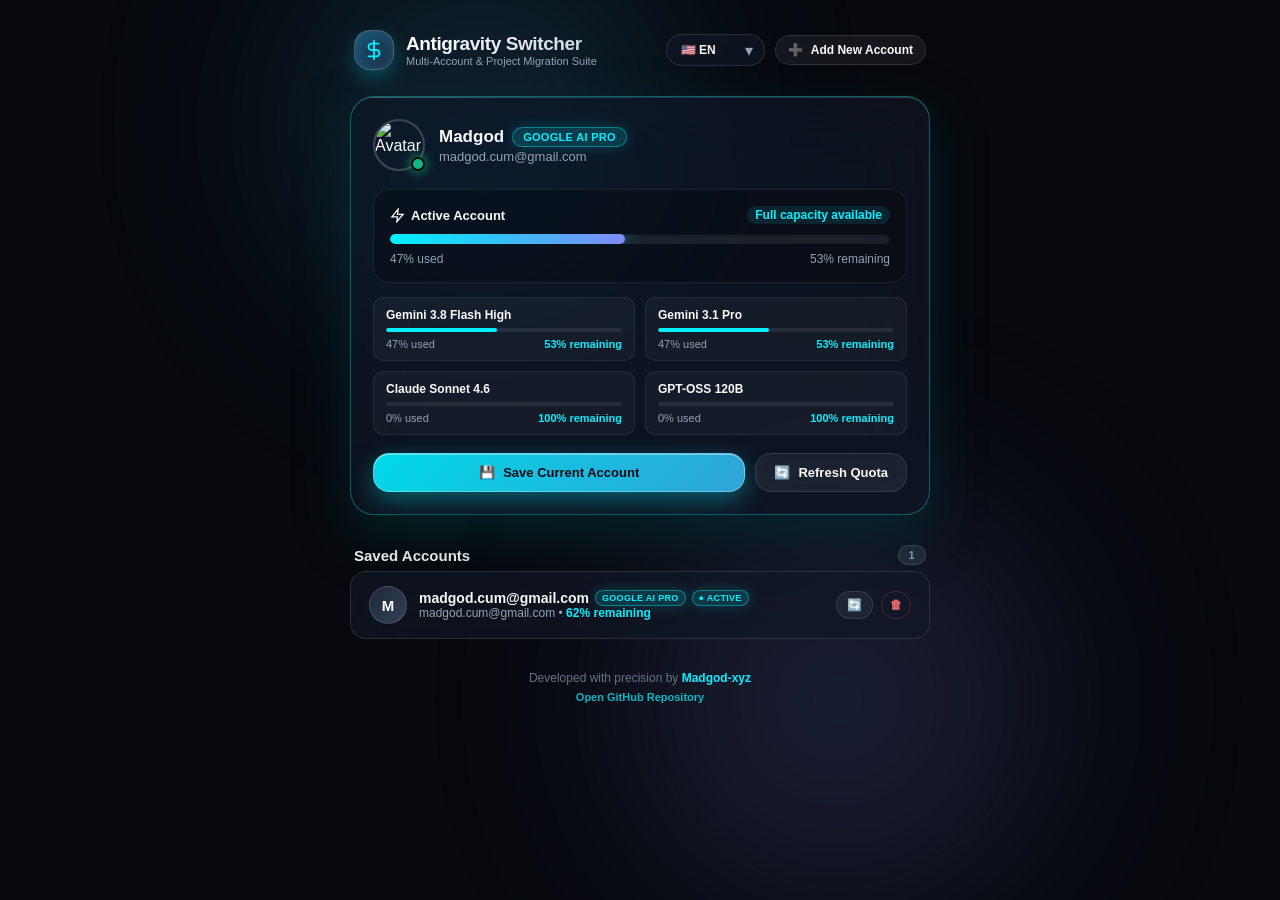
==== app/runtime_window.html @ f48c7973 "feat: embed native in-editor account switcher and migration suite directly inside Antigravity DOM" ====
﻿<!DOCTYPE html>
<html lang="en" dir="ltr">
<head>
  <meta charset="UTF-8">
  <meta name="viewport" content="width=device-width, initial-scale=1.0">
  <title>Antigravity Switcher & Migration Suite</title>
  <link rel="stylesheet" href="styles.css">
</head>
<body>

  <!-- Ambient Liquid Glows -->
  <div class="ambient-glow ambient-1"></div>
  <div class="ambient-glow ambient-2"></div>

  <div class="app-container">

    <!-- Header -->
    <header class="app-header">
      <div class="brand-capsule">
        <div class="logo-orb">
          <svg width="22" height="22" viewBox="0 0 24 24" fill="none" stroke="currentColor" stroke-width="2" stroke-linecap="round" stroke-linejoin="round">
            <path d="M12 2v20M17 5H9.5a3.5 3.5 0 0 0 0 7h5a3.5 3.5 0 0 1 0 7H6"/>
          </svg>
        </div>
        <div class="brand-text">
          <h1 data-i18n="appName">Antigravity Switcher</h1>
          <p data-i18n="appSubtitle">Multi-Account & Project Migration Suite</p>
        </div>
      </div>

      <div class="header-actions">
        <!-- Language Selector -->
        <div class="lang-select-wrap">
          <select id="langSelect" class="lang-select" onchange="changeLanguage(this.value)">
            <option value="en">🇺🇸 EN</option>
            <option value="fa">🇮🇷 فارسی</option>
            <option value="zh">🇨🇳 中文</option>
            <option value="es">🇪🇸 ES</option>
          </select>
          <span class="lang-chevron">▾</span>
        </div>

        <button class="btn btn-glass" onclick="logoutAndAddNew()" style="padding: 7px 12px; font-size: 12px;">
          <span>➕</span>
          <span data-i18n="addNewAccount">Add Account</span>
        </button>
      </div>
    </header>

    <!-- Hero: Active Account Card -->
    <section class="liquid-card active-card">
      <div class="active-card-top">
        <div class="user-profile">
          <div class="avatar-frame">
            <img id="userAvatar" class="avatar-img" src="" alt="Avatar" style="display:none;" />
            <div id="userAvatarPlaceholder" class="avatar-placeholder">A</div>
            <div class="pulse-dot" title="Active Session"></div>
          </div>
          <div class="user-meta">
            <h2>
              <span id="userName">Active Session</span>
              <span id="tierBadge" class="tier-badge pro">PRO</span>
            </h2>
            <p id="userEmail">Loading session...</p>
          </div>
        </div>
      </div>

      <!-- Live Quota Gauge -->
      <div class="quota-box">
        <div class="quota-box-header">
          <span class="quota-title">
            <svg width="15" height="15" viewBox="0 0 24 24" fill="none" stroke="currentColor" stroke-width="2">
              <path d="M13 2L3 14h9l-1 8 10-12h-9l1-8z"/>
            </svg>
            <span data-i18n="activeAccount">Active Quota</span>
          </span>
          <span id="quotaCountdown" class="quota-countdown">⏱ Resets in --</span>
        </div>

        <div class="liquid-progress-track">
          <div id="quotaProgressFill" class="liquid-progress-fill" style="width: 0%;"></div>
        </div>

        <div class="quota-box-footer">
          <span id="quotaUsedText">0% used</span>
          <span id="quotaRemainingText">100% remaining</span>
        </div>
      </div>

      <!-- Models Breakdown -->
      <div class="models-grid" id="modelsGrid">
        <!-- Injected via JavaScript -->
      </div>

      <!-- Hero Actions -->
      <div class="btn-group-hero">
        <button class="btn btn-primary" onclick="saveCurrentAccount()" style="flex:1;">
          <span>💾</span>
          <span data-i18n="saveCurrent">Save Current Account</span>
        </button>
        <button class="btn btn-glass" onclick="refreshLiveData()">
          <span>🔄</span>
          <span data-i18n="refreshQuota">Refresh</span>
        </button>
      </div>
    </section>

    <!-- Saved Accounts Section -->
    <section>
      <div class="section-head">
        <h3 data-i18n="savedAccounts">Saved Accounts</h3>
        <span id="accountsCountBadge" class="tier-badge free">0</span>
      </div>

      <div class="accounts-list" id="savedAccountsList">
        <!-- Dynamically injected account cards -->
      </div>
    </section>

    <!-- Footer -->
    <footer class="app-footer">
      <div>
        <span data-i18n="author">Developed with precision by</span>
        <a href="https://github.com/Madgod-xyz" target="_blank">Madgod-xyz</a>
      </div>
      <a href="https://github.com/Madgod-xyz/antigravity-account-switcher" target="_blank" data-i18n="githubNotice" style="font-size:11px; opacity:0.75;">
        ★ Star on GitHub
      </a>
    </footer>

  </div>

  <!-- Project & Chat Migration Modal (iOS Liquid Sheet) -->
  <div class="modal-overlay" id="migrationModal">
    <div class="modal-sheet">
      <div class="modal-header">
        <div>
          <h2 data-i18n="migrateTitle">Project & Chat Migration Hub</h2>
          <p data-i18n="migrateSubtitle" style="font-size:12px; color:var(--text-muted); margin-top:2px;">
            Transfer or clone agent conversations and brainstorm artifacts between accounts
          </p>
        </div>
        <button class="modal-close-btn" onclick="closeMigrationModal()">✕</button>
      </div>

      <div class="modal-body">

        <!-- Target Account Selection -->
        <div style="display:flex; flex-direction:column; gap:6px;">
          <label data-i18n="targetAccount" style="font-size:13px; font-weight:700;">Target Account</label>
          <select id="modalTargetAccountSelect" class="lang-select" style="width:100%; border-radius:var(--radius-md); padding:10px 14px;">
            <!-- Populated dynamically -->
          </select>
        </div>

        <!-- Transfer Mode -->
        <div style="display:flex; flex-direction:column; gap:8px;">
          <label data-i18n="migrationMode" style="font-size:13px; font-weight:700;">Transfer Mode</label>
          <div class="option-row">
            <div class="radio-card selected" id="modeCopyCard" onclick="selectMigrationMode('copy')">
              <span class="radio-card-title" data-i18n="modeCopy">Safe Copy (Keep in both)</span>
              <span class="radio-card-desc" data-i18n="modeCopyDesc">Duplicates conversations and artifacts so you can continue work with new quota.</span>
            </div>
            <div class="radio-card" id="modeCutCard" onclick="selectMigrationMode('move')">
              <span class="radio-card-title" data-i18n="modeCut">Cut & Move (Transfer)</span>
              <span class="radio-card-desc" data-i18n="modeCutDesc">Moves projects completely to target account, cleaning up source.</span>
            </div>
          </div>
        </div>

        <!-- Destination Structure -->
        <div style="display:flex; flex-direction:column; gap:8px;">
          <label data-i18n="structureMode" style="font-size:13px; font-weight:700;">Destination Layout</label>
          <div class="option-row">
            <div class="radio-card selected" id="structSeparateCard" onclick="selectStructureMode('separate')">
              <span class="radio-card-title" data-i18n="structSeparate">Separate Pages & Projects</span>
              <span class="radio-card-desc" data-i18n="structSeparateDesc">Keeps each conversation thread as an independent project.</span>
            </div>
            <div class="radio-card" id="structMergeCard" onclick="selectStructureMode('merge')">
              <span class="radio-card-title" data-i18n="structMerge">Merge into Single Project</span>
              <span class="radio-card-desc" data-i18n="structMergeDesc">Consolidates all selected conversations into a single timeline.</span>
            </div>
          </div>
        </div>

        <!-- Continuous Dual-Sync Toggle -->
        <div class="sync-toggle-card">
          <div style="display:flex; flex-direction:column; gap:3px;">
            <span class="radio-card-title" data-i18n="dualSyncTitle">Continuous Dual-Sync</span>
            <span class="radio-card-desc" data-i18n="dualSyncDesc">Keep AI agent updates synchronized automatically across both accounts.</span>
          </div>
          <label class="ios-switch">
            <input type="checkbox" id="dualSyncCheckbox">
            <span class="ios-slider"></span>
          </label>
        </div>

        <!-- Conversation Picker -->
        <div style="display:flex; flex-direction:column; gap:8px;">
          <div style="display:flex; justify-content:space-between; align-items:center;">
            <label data-i18n="selectConversations" style="font-size:13px; font-weight:700;">Select Conversations</label>
            <div style="display:flex; gap:8px;">
              <button class="btn-glass" onclick="toggleSelectAllConversations(true)" style="padding:4px 8px; font-size:11px;" data-i18n="selectAll">Select All</button>
              <button class="btn-glass" onclick="toggleSelectAllConversations(false)" style="padding:4px 8px; font-size:11px;" data-i18n="deselectAll">Deselect</button>
            </div>
          </div>
          <input type="text" id="convSearchInput" class="lang-select" style="width:100%; border-radius:var(--radius-sm); padding:8px 12px; margin-bottom:4px;" placeholder="Search conversations or projects..." oninput="filterConversations(this.value)" />

          <div class="conv-picker" id="conversationPickerList">
            <!-- Populated dynamically with checkboxes -->
          </div>
        </div>

      </div>

      <div class="modal-footer">
        <button class="btn btn-glass" onclick="closeMigrationModal()" data-i18n="cancel">Cancel</button>
        <button class="btn btn-primary" id="startMigrationBtn" onclick="executeMigration()">
          <span>🚀</span>
          <span data-i18n="startMigration">Start Smart Migration</span>
        </button>
      </div>
    </div>
  </div>

  <script>
window.INITIAL_PAYLOAD = { activeAccount: {
  "email": "madgod.cum@gmail.com",
  "name": "Madgod",
  "avatar": "https://lh3.googleusercontent.com/a/ACg8ocKL_c03MxCossmd802Ci3aMxOH1oka7dLjgyC_xM0FnDA48xlA=s96-c",
  "tier": "Google AI Pro",
  "tier_code": "pro",
  "session": {
    "name": "Gemini 3.8 Flash High",
    "used_pct": 47.0,
    "remaining_pct": 53.0,
    "resets_in": "28 min",
    "reset_time": "07:27 PM",
    "reset_secs": 1722,
    "reset_iso": "2026-09-10T15:57:38Z"
  },
  "pools": [
    {
      "name": "Gemini 3.8 Flash High",
      "used_pct": 47.0,
      "remaining_pct": 53.0,
      "resets_in": "28 min",
      "reset_time": "07:27 PM",
      "reset_secs": 1722,
      "reset_iso": "2026-09-10T15:57:38Z"
    },
    {
      "name": "Gemini 3.1 Pro",
      "used_pct": 47.0,
      "remaining_pct": 53.0,
      "resets_in": "28 min",
      "reset_time": "07:27 PM",
      "reset_secs": 1722,
      "reset_iso": "2026-09-10T15:57:38Z"
    },
    {
      "name": "Claude Sonnet 4.6",
      "used_pct": 0.0,
      "remaining_pct": 100,
      "resets_in": "4 hr 59 min",
      "reset_time": "11:58 PM",
      "reset_secs": 17989,
      "reset_iso": "2026-09-10T20:28:45Z"
    },
    {
      "name": "GPT-OSS 120B",
      "used_pct": 0.0,
      "remaining_pct": 100,
      "resets_in": "4 hr 59 min",
      "reset_time": "11:58 PM",
      "reset_secs": 17989,
      "reset_iso": "2026-09-10T20:28:45Z"
    }
  ]
}, savedAccounts: {
    "madgod.cum@gmail.com":  {
                                 "label":  "madgod.cum@gmail.com",
                                 "email":  "madgod.cum@gmail.com",
                                 "tier":  "Google AI Pro",
                                 "tier_code":  "pro",
                                 "remaining_pct":  62.0,
                                 "token_file":  "C:\\Users\\gerap\\.gemini\\accounts\\madgod.cum@gmail.com.token",
                                 "saved_at":  "2026-09-10 18:39:56"
                             }
} };
window.INITIAL_CONVERSATIONS = [
  {
    "id": "ceadd078-8357-4148-8f8a-6a74b45be8f4",
    "title": "╪ذ╪│█î╪د╪▒ ╪«╪ذ ┘╛╪▒┘ê┌ء┘ç ╪▒┘ê ┌ر╪د┘à┘ ┘à╪╖╪د┘╪╣┘ç ┘ê ╪ذ╪▒╪▒╪│█î ┌ر┘ ┘╪د█î┘ ┘ç┘╪»╪ت┘ ┘ç┘à ╪»╪د╪▒█î┘à ┌ر┘ç ┌ر╪د┘à┘ ┘à╪ز┘ê╪ش┘ç ...",
    "last_modified": "2026-09-10 18:58",
    "timestamp": 1789054111.8825133,
    "size_kb": 40680.0,
    "has_brain": true
  },
  {
    "id": "757ccce5-e2a0-409f-bcb7-0271ec5a39ec",
    "title": "https://github.com/m4tinbeigi-official/antigravity-account-switcher",
    "last_modified": "2026-09-10 18:57",
    "timestamp": 1789054063.9752634,
    "size_kb": 4428.0,
    "has_brain": true
  },
  {
    "id": "a27616fb-42b0-4608-92bf-ffbb99a74c79",
    "title": "╪د┌»┘ç ╪د╪▓ ╪╖╪▒█î┘é ┌»┘ê╪┤█î ┘à┘ê╪ذ╪ز╪د█î┘┘à ┌ر┘ç ╪ذ╪╡┘ê╪▒╪ز ╪▒█î┘à┘ê╪ز ┌ر┘╪ز╪▒┘╪ز ┌ر┘┘à ┘ê ╪»╪│╪ز┘ê╪▒ ╪ذ╪»┘à ╪د█î┘ ╪│█î╪│╪ز┘à ╪▒...",
    "last_modified": "2026-09-10 18:29",
    "timestamp": 1789052363.905552,
    "size_kb": 284.0,
    "has_brain": true
  },
  {
    "id": "0aaa7388-ad4a-44c6-b53d-36f9bb42d7a5",
    "title": "╪«╪ذ ╪ذ╪ذ█î┘ ╪ز┘ê ┘ç┘à █î┌ر ╪د█î╪ش┘╪ز ┘ç┘ê╪┤ ┘à╪╡┘┘ê╪╣█î ┘ç╪│╪ز█î ┘ê ┌ر╪د╪▒╪ز ┘é╪▒╪د╪▒┘ç ╪د█î┘ ╪ذ╪د╪┤┘ç ╪ذ╪╣┘┘ê╪د┘ █î┘ç ┘à╪│╪خ┘ê...",
    "last_modified": "2026-09-10 15:06",
    "timestamp": 1789040182.9145477,
    "size_kb": 8092.0,
    "has_brain": true
  },
  {
    "id": "d97e15af-75ee-49ba-a88e-609c5fe45ad7",
    "title": "╪«╪ذ ╪ذ╪ذ█î┘ ╪ز┘ê █î┌ر ╪د█î╪ش┘╪ز ┘ç┘ê╪┤ ┘à╪╡┘┘ê╪╣█î ┘ç╪│╪ز█î ┌ر┘ç ┘é╪▒╪د╪▒┘ç ┘ç╪▒ ╪▒┘ê╪▓ ┘à╪ص╪╡┘ê┘╪د╪ز ┘ê ┘à╪ص╪ز┘ê█î╪د╪ز ╪│╪خ┘ê╪î ...",
    "last_modified": "2026-09-10 15:01",
    "timestamp": 1789039867.3907633,
    "size_kb": 6152.0,
    "has_brain": true
  },
  {
    "id": "b6fbe583-446f-4cb6-809d-604d411436e0",
    "title": "Search and investigate Google Gemini API documentation, free tier limits (R...",
    "last_modified": "2026-09-10 13:47",
    "timestamp": 1789035451.147045,
    "size_kb": 172.0,
    "has_brain": true
  },
  {
    "id": "8a21b63e-63a1-441a-8ce1-bee50e886ac8",
    "title": "╪ذ╪ذ█î┘ ┘à╪د █î┘ç ╪│╪د█î╪ز ┘ê╪▒╪»┘╛╪▒╪│█î ╪»╪د╪▒█î┘à",
    "last_modified": "2026-09-09 17:48",
    "timestamp": 1788963539.3009906,
    "size_kb": 21900.0,
    "has_brain": true
  },
  {
    "id": "7edb9750-4840-4fff-bfcd-542a4f656f2a",
    "title": "╪د┘╪▓┘ê┘┘ç ╪د█î ┌ر┘ç ╪ذ╪▒╪د█î ┌»┘ê┌»┘ ┌»╪▒┘ê█î╪ز█î ╪│╪د╪«╪ز█î┘à ╪▒┘ê ┘à█î╪»┘ê┘█î ╪ز╪د ┌ر╪ش╪د ┘╛█î╪┤ ╪▒┘╪ز█î┘à╪ا",
    "last_modified": "2026-09-09 15:54",
    "timestamp": 1788956694.2686129,
    "size_kb": 1168.0,
    "has_brain": true
  },
  {
    "id": "033ff8eb-2d06-40a0-afa6-b98290ba9e6c",
    "title": "█î┘ç ┘┘ê┘╪»╪▒ ╪ش╪»█î╪» ╪ذ╪│╪د╪▓ ╪د╪│┘à╪┤┘à ╪ذ╪▓╪د╪▒ samansa SEO Agent",
    "last_modified": "2026-09-09 15:49",
    "timestamp": 1788956394.2758017,
    "size_kb": 1048.0,
    "has_brain": true
  },
  {
    "id": "318b5ba9-8040-41d9-b407-d7eb5f0b97a3",
    "title": "┘╛╪▒┘ê┌ء┘ç Antigravity Quota Monitor",
    "last_modified": "2026-09-09 15:46",
    "timestamp": 1788956186.2775621,
    "size_kb": 26592.0,
    "has_brain": true
  },
  {
    "id": "2a7b4d65-0ec9-4efa-a998-208ef4211e61",
    "title": "SAMANSA ظ¤ GEMINI 3.8 FLASH HANDOFF",
    "last_modified": "2026-09-09 00:57",
    "timestamp": 1788902854.5805142,
    "size_kb": 22732.0,
    "has_brain": true
  },
  {
    "id": "300ca6a2-2ae9-4578-b69a-b1561e8e10d6",
    "title": "╪ذ╪ذ█î┘ ╪د█î┘ ╪▒╪ذ╪د╪ز ╪ز┘┌»╪▒╪د┘à█î ┘à╪د╪│╪ز ┌ر┘ç ╪ز┘ê╪┤ ┘é█î┘à╪ز ┘ç╪د█î ┌ر╪د┘╪د┘ ╪ز┘┌»╪▒╪د┘à┘à┘ê┘ ╪د┘╛╪»█î╪ز ┘à█î╪┤┘ç ╪ص╪د┘╪د ...",
    "last_modified": "2026-09-08 18:38",
    "timestamp": 1788880113.291441,
    "size_kb": 9356.0,
    "has_brain": true
  },
  {
    "id": "02dec554-eccc-459d-97ac-7d2fab30d3ca",
    "title": "┘à█î╪ز┘ê┘█î ┌ر╪▒┘ê┘à ┘à┘ ╪▒┘ê ╪ذ╪د╪▓ ┌ر┘█î ┘ê ╪ز┘ê ╪│╪د█î╪ز╪د█î█î ┌ر┘ç ┘à█î┌»┘à ╪ذ╪▒█î ┘ê ┘à╪╖╪ز╪د┘╪ذ┘ê ╪ذ╪«┘ê┘█î",
    "last_modified": "2026-09-08 14:33",
    "timestamp": 1788865391.2903016,
    "size_kb": 712.0,
    "has_brain": true
  },
  {
    "id": "4c2ad50e-9233-4035-8523-5baa91d2a697",
    "title": "SanitizedConversationTitle",
    "last_modified": "2026-09-07 12:48",
    "timestamp": 1788772689.7188826,
    "size_kb": 704.0,
    "has_brain": true
  },
  {
    "id": "7c0a145e-1d11-4ce6-ad11-842161ccd13c",
    "title": "Conversation 7c0a145e",
    "last_modified": "2026-09-06 15:14",
    "timestamp": 1788695090.3210523,
    "size_kb": 48.0,
    "has_brain": true
  },
  {
    "id": "c3fe1eee-949a-4382-a27b-9a4e248ca89a",
    "title": "hi",
    "last_modified": "2026-09-05 15:07",
    "timestamp": 1788608275.6241326,
    "size_kb": 372.0,
    "has_brain": true
  }
];
</script>
  <!-- Scripts -->
  <script src="i18n.js"></script>
  <script src="app.js"></script>
</body>
</html>
---- app/styles.css ----
/* ==========================================================================
   Antigravity Switcher & Migration Suite - iOS Liquid Glass Stylesheet
   Designed with Apple Liquid Glassmorphism, Specular Borders & Spring Physics
   Author: Madgod-xyz (https://github.com/Madgod-xyz/antigravity-account-switcher)
   ========================================================================== */

@import url('https://fonts.googleapis.com/css2?family=Vazirmatn:wght@300;400;500;600;700;800&family=Plus+Jakarta+Sans:wght@400;500;600;700;800&display=swap');

:root {
  --bg-primary: #07090e;
  --bg-secondary: #0d121d;
  
  /* Liquid Glass Panels */
  --glass-surface: rgba(18, 24, 38, 0.65);
  --glass-surface-hover: rgba(26, 35, 56, 0.78);
  --glass-surface-active: rgba(33, 44, 70, 0.85);
  --glass-border: rgba(255, 255, 255, 0.12);
  --glass-border-hover: rgba(255, 255, 255, 0.24);
  --glass-specular: linear-gradient(135deg, rgba(255, 255, 255, 0.22) 0%, rgba(255, 255, 255, 0.03) 50%, rgba(255, 255, 255, 0.08) 100%);
  --glass-shadow: 0 20px 50px rgba(0, 0, 0, 0.5), 0 1px 0 rgba(255, 255, 255, 0.1) inset;
  
  /* Brand Accents */
  --accent-cyan: #00f0ff;
  --accent-blue: #38bdf8;
  --accent-indigo: #818cf8;
  --accent-purple: #c084fc;
  --accent-emerald: #10b981;
  --accent-amber: #f59e0b;
  --accent-rose: #f43f5e;
  
  /* Tier Colors */
  --tier-pro: #00f0ff;
  --tier-ultra: #b388ff;
  --tier-enterprise: #f59e0b;
  --tier-free: #94a3b8;
  
  /* Typography */
  --text-main: #f8fafc;
  --text-muted: #94a3b8;
  --text-dim: #64748b;
  
  /* Radius */
  --radius-sm: 10px;
  --radius-md: 16px;
  --radius-lg: 24px;
  --radius-pill: 9999px;
  
  /* Transitions */
  --spring: cubic-bezier(0.16, 1, 0.3, 1);
  --spring-bounce: cubic-bezier(0.34, 1.56, 0.64, 1);
}

* {
  box-sizing: border-box;
  margin: 0;
  padding: 0;
  -webkit-font-smoothing: antialiased;
  -moz-osx-font-smoothing: grayscale;
}

body {
  background: var(--bg-primary);
  color: var(--text-main);
  font-family: 'Plus Jakarta Sans', -apple-system, BlinkMacSystemFont, 'Segoe UI', Roboto, sans-serif;
  min-height: 100vh;
  overflow-x: hidden;
  position: relative;
  display: flex;
  flex-direction: column;
  align-items: center;
  user-select: none;
  padding: 24px 16px 40px;
}

html[dir="rtl"] body {
  font-family: 'Vazirmatn', -apple-system, BlinkMacSystemFont, 'Segoe UI', Roboto, sans-serif;
}

/* Ambient Radial Glows */
.ambient-glow {
  position: fixed;
  border-radius: 50%;
  filter: blur(120px);
  pointer-events: none;
  z-index: 0;
  opacity: 0.35;
}

.ambient-1 {
  top: -100px;
  left: 20%;
  width: 450px;
  height: 450px;
  background: radial-gradient(circle, #38bdf8 0%, rgba(56, 189, 248, 0) 70%);
}

.ambient-2 {
  bottom: -50px;
  right: 15%;
  width: 500px;
  height: 500px;
  background: radial-gradient(circle, #818cf8 0%, rgba(129, 140, 248, 0) 70%);
}

/* App Container */
.app-container {
  width: 100%;
  max-width: 580px;
  position: relative;
  z-index: 1;
  display: flex;
  flex-direction: column;
  gap: 20px;
}

/* Header */
.app-header {
  display: flex;
  justify-content: space-between;
  align-items: center;
  padding: 6px 4px;
}

.brand-capsule {
  display: flex;
  align-items: center;
  gap: 12px;
}

.logo-orb {
  width: 40px;
  height: 40px;
  border-radius: var(--radius-md);
  background: linear-gradient(135deg, rgba(56, 189, 248, 0.35), rgba(129, 140, 248, 0.15));
  border: 1px solid rgba(255, 255, 255, 0.2);
  display: flex;
  align-items: center;
  justify-content: center;
  box-shadow: 0 8px 20px rgba(0, 240, 255, 0.25), 0 0 15px rgba(56, 189, 248, 0.2) inset;
  backdrop-filter: blur(16px);
  -webkit-backdrop-filter: blur(16px);
  color: var(--accent-cyan);
}

.brand-text h1 {
  font-size: 19px;
  font-weight: 800;
  letter-spacing: -0.4px;
  background: linear-gradient(135deg, #ffffff 0%, #cbd5e1 100%);
  -webkit-background-clip: text;
  -webkit-text-fill-color: transparent;
}

.brand-text p {
  font-size: 11px;
  color: var(--text-muted);
  font-weight: 500;
}

.header-actions {
  display: flex;
  align-items: center;
  gap: 10px;
}

/* Language Selector Pill */
.lang-select-wrap {
  position: relative;
}

.lang-select {
  background: var(--glass-surface);
  border: 1px solid var(--glass-border);
  color: var(--text-main);
  padding: 8px 14px;
  border-radius: var(--radius-pill);
  font-size: 12px;
  font-weight: 600;
  backdrop-filter: blur(20px);
  -webkit-backdrop-filter: blur(20px);
  cursor: pointer;
  outline: none;
  transition: all 0.2s var(--spring);
  appearance: none;
  -webkit-appearance: none;
  padding-right: 28px;
}

html[dir="rtl"] .lang-select {
  padding-right: 14px;
  padding-left: 28px;
}

.lang-select:hover {
  background: var(--glass-surface-hover);
  border-color: var(--glass-border-hover);
}

.lang-chevron {
  position: absolute;
  right: 12px;
  top: 50%;
  transform: translateY(-50%);
  pointer-events: none;
  color: var(--text-muted);
}

html[dir="rtl"] .lang-chevron {
  right: auto;
  left: 12px;
}

/* Liquid Glass Cards */
.liquid-card {
  background: var(--glass-surface);
  border: 1px solid var(--glass-border);
  border-radius: var(--radius-lg);
  padding: 22px;
  backdrop-filter: blur(40px) saturate(180%);
  -webkit-backdrop-filter: blur(40px) saturate(180%);
  box-shadow: var(--glass-shadow);
  position: relative;
  overflow: hidden;
  transition: all 0.35s var(--spring);
}

.liquid-card::before {
  content: '';
  position: absolute;
  top: 0;
  left: 0;
  right: 0;
  height: 1px;
  background: var(--glass-specular);
  pointer-events: none;
}

/* Hero Active Account Card */
.active-card {
  border-color: rgba(0, 240, 255, 0.35);
  box-shadow: 0 20px 50px rgba(0, 240, 255, 0.12), var(--glass-shadow);
}

.active-card-top {
  display: flex;
  justify-content: space-between;
  align-items: flex-start;
  margin-bottom: 18px;
}

.user-profile {
  display: flex;
  align-items: center;
  gap: 14px;
}

.avatar-frame {
  position: relative;
  width: 52px;
  height: 52px;
}

.avatar-img {
  width: 100%;
  height: 100%;
  border-radius: 50%;
  object-fit: cover;
  border: 2px solid rgba(255, 255, 255, 0.2);
}

.avatar-placeholder {
  width: 100%;
  height: 100%;
  border-radius: 50%;
  background: linear-gradient(135deg, #0284c7, #6366f1);
  display: flex;
  align-items: center;
  justify-content: center;
  font-weight: 800;
  font-size: 20px;
  color: #fff;
  border: 2px solid rgba(255, 255, 255, 0.2);
}

.pulse-dot {
  position: absolute;
  bottom: 0;
  right: 0;
  width: 14px;
  height: 14px;
  border-radius: 50%;
  background: var(--accent-emerald);
  border: 2px solid var(--bg-primary);
  box-shadow: 0 0 12px var(--accent-emerald);
  animation: pulse-ring 2s infinite;
}

html[dir="rtl"] .pulse-dot {
  right: auto;
  left: 0;
}

@keyframes pulse-ring {
  0% { transform: scale(0.95); box-shadow: 0 0 0 0 rgba(16, 185, 129, 0.7); }
  70% { transform: scale(1); box-shadow: 0 0 0 8px rgba(16, 185, 129, 0); }
  100% { transform: scale(0.95); box-shadow: 0 0 0 0 rgba(16, 185, 129, 0); }
}

.user-meta h2 {
  font-size: 17px;
  font-weight: 700;
  display: flex;
  align-items: center;
  gap: 8px;
}

.user-meta p {
  font-size: 13px;
  color: var(--text-muted);
  margin-top: 2px;
}

/* Tier Badges */
.tier-badge {
  display: inline-flex;
  align-items: center;
  gap: 4px;
  padding: 3px 10px;
  border-radius: var(--radius-pill);
  font-size: 11px;
  font-weight: 700;
  letter-spacing: 0.3px;
  text-transform: uppercase;
}

.tier-badge.pro {
  background: rgba(0, 240, 255, 0.16);
  color: var(--accent-cyan);
  border: 1px solid rgba(0, 240, 255, 0.4);
  box-shadow: 0 0 14px rgba(0, 240, 255, 0.2);
}

.tier-badge.ultra {
  background: rgba(179, 136, 255, 0.18);
  color: var(--tier-ultra);
  border: 1px solid rgba(179, 136, 255, 0.4);
  box-shadow: 0 0 14px rgba(179, 136, 255, 0.2);
}

.tier-badge.enterprise {
  background: rgba(245, 158, 11, 0.18);
  color: var(--accent-amber);
  border: 1px solid rgba(245, 158, 11, 0.4);
}

.tier-badge.free {
  background: rgba(148, 163, 184, 0.15);
  color: var(--tier-free);
  border: 1px solid rgba(148, 163, 184, 0.25);
}

/* Quota Gauge Section */
.quota-box {
  background: rgba(0, 0, 0, 0.25);
  border: 1px solid rgba(255, 255, 255, 0.08);
  border-radius: var(--radius-md);
  padding: 16px;
  margin-top: 10px;
}

.quota-box-header {
  display: flex;
  justify-content: space-between;
  align-items: center;
  font-size: 13px;
  margin-bottom: 10px;
}

.quota-title {
  font-weight: 600;
  color: var(--text-main);
  display: flex;
  align-items: center;
  gap: 6px;
}

.quota-countdown {
  font-size: 12px;
  color: var(--accent-cyan);
  font-weight: 600;
  background: rgba(0, 240, 255, 0.1);
  padding: 2px 8px;
  border-radius: var(--radius-pill);
}

/* Liquid Progress Bar */
.liquid-progress-track {
  width: 100%;
  height: 10px;
  background: rgba(255, 255, 255, 0.08);
  border-radius: var(--radius-pill);
  overflow: hidden;
  position: relative;
  box-shadow: 0 1px 2px rgba(0, 0, 0, 0.5) inset;
}

.liquid-progress-fill {
  height: 100%;
  border-radius: var(--radius-pill);
  background: linear-gradient(90deg, #00f0ff, #38bdf8, #818cf8);
  box-shadow: 0 0 16px rgba(0, 240, 255, 0.6);
  transition: width 0.8s var(--spring);
  position: relative;
}

.liquid-progress-fill.warning {
  background: linear-gradient(90deg, #f59e0b, #fbbf24);
  box-shadow: 0 0 16px rgba(245, 158, 11, 0.6);
}

.liquid-progress-fill.critical {
  background: linear-gradient(90deg, #ef4444, #f87171);
  box-shadow: 0 0 16px rgba(239, 68, 68, 0.6);
}

.quota-box-footer {
  display: flex;
  justify-content: space-between;
  font-size: 12px;
  color: var(--text-muted);
  margin-top: 8px;
  font-weight: 500;
}

/* Model Quota Grid */
.models-grid {
  display: grid;
  grid-template-columns: repeat(2, 1fr);
  gap: 10px;
  margin-top: 14px;
}

.model-chip {
  background: rgba(255, 255, 255, 0.04);
  border: 1px solid rgba(255, 255, 255, 0.07);
  border-radius: var(--radius-sm);
  padding: 10px 12px;
  display: flex;
  flex-direction: column;
  gap: 6px;
}

.model-chip-name {
  font-size: 12px;
  font-weight: 600;
  color: var(--text-main);
  white-space: nowrap;
  overflow: hidden;
  text-overflow: ellipsis;
}

.model-chip-status {
  display: flex;
  justify-content: space-between;
  font-size: 11px;
}

.model-bar {
  height: 4px;
  background: rgba(255, 255, 255, 0.08);
  border-radius: 4px;
  overflow: hidden;
}

.model-bar-fill {
  height: 100%;
  background: var(--accent-cyan);
  border-radius: 4px;
  transition: width 0.6s var(--spring);
}

/* Action Buttons */
.btn-group-hero {
  display: flex;
  gap: 10px;
  margin-top: 18px;
}

.btn {
  display: inline-flex;
  align-items: center;
  justify-content: center;
  gap: 8px;
  padding: 11px 18px;
  border-radius: var(--radius-md);
  font-size: 13px;
  font-weight: 600;
  cursor: pointer;
  outline: none;
  transition: all 0.25s var(--spring);
  border: 1px solid transparent;
}

.btn:active {
  transform: scale(0.97);
}

.btn-primary {
  background: linear-gradient(135deg, rgba(0, 240, 255, 0.9), rgba(56, 189, 248, 0.85));
  color: #050b14;
  border-color: rgba(255, 255, 255, 0.3);
  box-shadow: 0 8px 24px rgba(0, 240, 255, 0.35), 0 1px 0 rgba(255, 255, 255, 0.4) inset;
}

.btn-primary:hover {
  background: linear-gradient(135deg, #00f0ff, #38bdf8);
  box-shadow: 0 10px 30px rgba(0, 240, 255, 0.45);
}

.btn-glass {
  background: rgba(255, 255, 255, 0.06);
  border-color: var(--glass-border);
  color: var(--text-main);
  backdrop-filter: blur(16px);
  -webkit-backdrop-filter: blur(16px);
}

.btn-glass:hover {
  background: rgba(255, 255, 255, 0.12);
  border-color: var(--glass-border-hover);
}

.btn-ghost-danger {
  background: transparent;
  color: #f87171;
  border-color: rgba(248, 113, 113, 0.2);
}

.btn-ghost-danger:hover {
  background: rgba(248, 113, 113, 0.12);
  border-color: rgba(248, 113, 113, 0.4);
}

/* Saved Accounts Section */
.section-head {
  display: flex;
  justify-content: space-between;
  align-items: center;
  margin: 10px 4px 6px;
}

.section-head h3 {
  font-size: 15px;
  font-weight: 700;
  color: var(--text-main);
}

.accounts-list {
  display: flex;
  flex-direction: column;
  gap: 10px;
}

.account-item-card {
  background: var(--glass-surface);
  border: 1px solid var(--glass-border);
  border-radius: var(--radius-md);
  padding: 14px 18px;
  display: flex;
  align-items: center;
  justify-content: space-between;
  backdrop-filter: blur(30px);
  -webkit-backdrop-filter: blur(30px);
  transition: all 0.25s var(--spring);
}

.account-item-card:hover {
  background: var(--glass-surface-hover);
  border-color: var(--glass-border-hover);
  transform: translateY(-1px);
}

.account-info {
  display: flex;
  align-items: center;
  gap: 12px;
}

.account-avatar-small {
  width: 38px;
  height: 38px;
  border-radius: 50%;
  background: linear-gradient(135deg, #1e293b, #334155);
  display: flex;
  align-items: center;
  justify-content: center;
  font-size: 15px;
  font-weight: 700;
  color: #fff;
  border: 1px solid rgba(255, 255, 255, 0.15);
}

.account-labels h4 {
  font-size: 14px;
  font-weight: 600;
  display: flex;
  align-items: center;
  gap: 6px;
}

.account-labels p {
  font-size: 12px;
  color: var(--text-muted);
}

.account-actions {
  display: flex;
  align-items: center;
  gap: 8px;
}

/* Modal Overlay (iOS Style Liquid Sheet) */
.modal-overlay {
  position: fixed;
  top: 0;
  left: 0;
  right: 0;
  bottom: 0;
  background: rgba(0, 0, 0, 0.65);
  backdrop-filter: blur(24px) saturate(180%);
  -webkit-backdrop-filter: blur(24px) saturate(180%);
  z-index: 100;
  display: none;
  align-items: center;
  justify-content: center;
  padding: 20px;
  opacity: 0;
  transition: opacity 0.3s var(--spring);
}

.modal-overlay.active {
  display: flex;
  opacity: 1;
}

.modal-sheet {
  background: #0d1322;
  border: 1px solid rgba(255, 255, 255, 0.16);
  border-radius: 28px;
  width: 100%;
  max-width: 520px;
  max-height: 88vh;
  display: flex;
  flex-direction: column;
  box-shadow: 0 30px 80px rgba(0, 0, 0, 0.8), 0 1px 0 rgba(255, 255, 255, 0.2) inset;
  transform: scale(0.92) translateY(20px);
  transition: all 0.35s var(--spring-bounce);
  overflow: hidden;
}

.modal-overlay.active .modal-sheet {
  transform: scale(1) translateY(0);
}

.modal-header {
  padding: 20px 24px;
  border-bottom: 1px solid rgba(255, 255, 255, 0.08);
  display: flex;
  justify-content: space-between;
  align-items: center;
}

.modal-header h2 {
  font-size: 17px;
  font-weight: 700;
}

.modal-close-btn {
  background: rgba(255, 255, 255, 0.08);
  border: none;
  width: 32px;
  height: 32px;
  border-radius: 50%;
  color: var(--text-muted);
  cursor: pointer;
  display: flex;
  align-items: center;
  justify-content: center;
  transition: all 0.2s;
}

.modal-close-btn:hover {
  background: rgba(255, 255, 255, 0.16);
  color: #fff;
}

.modal-body {
  padding: 20px 24px;
  overflow-y: auto;
  display: flex;
  flex-direction: column;
  gap: 18px;
}

/* Custom Checkbox and Radio in iOS style */
.option-row {
  display: flex;
  gap: 10px;
}

.radio-card {
  flex: 1;
  background: rgba(255, 255, 255, 0.04);
  border: 1px solid rgba(255, 255, 255, 0.08);
  border-radius: var(--radius-md);
  padding: 12px 14px;
  cursor: pointer;
  transition: all 0.2s;
  display: flex;
  flex-direction: column;
  gap: 4px;
}

.radio-card:hover {
  background: rgba(255, 255, 255, 0.08);
}

.radio-card.selected {
  background: rgba(0, 240, 255, 0.08);
  border-color: rgba(0, 240, 255, 0.4);
  box-shadow: 0 0 16px rgba(0, 240, 255, 0.15);
}

.radio-card-title {
  font-size: 13px;
  font-weight: 700;
  color: var(--text-main);
}

.radio-card-desc {
  font-size: 11px;
  color: var(--text-muted);
  line-height: 1.4;
}

.sync-toggle-card {
  background: rgba(255, 255, 255, 0.04);
  border: 1px solid rgba(255, 255, 255, 0.08);
  border-radius: var(--radius-md);
  padding: 14px 16px;
  display: flex;
  align-items: center;
  justify-content: space-between;
  gap: 12px;
}

.ios-switch {
  position: relative;
  display: inline-block;
  width: 44px;
  height: 24px;
  flex-shrink: 0;
}

.ios-switch input {
  opacity: 0;
  width: 0;
  height: 0;
}

.ios-slider {
  position: absolute;
  cursor: pointer;
  top: 0; left: 0; right: 0; bottom: 0;
  background-color: rgba(255, 255, 255, 0.16);
  transition: .3s var(--spring);
  border-radius: 24px;
}

.ios-slider:before {
  position: absolute;
  content: "";
  height: 18px;
  width: 18px;
  left: 3px;
  bottom: 3px;
  background-color: white;
  transition: .3s var(--spring);
  border-radius: 50%;
  box-shadow: 0 2px 5px rgba(0,0,0,0.3);
}

input:checked + .ios-slider {
  background-color: var(--accent-cyan);
}

input:checked + .ios-slider:before {
  transform: translateX(20px);
}

/* Conversation Picker List */
.conv-picker {
  background: rgba(0, 0, 0, 0.3);
  border: 1px solid rgba(255, 255, 255, 0.08);
  border-radius: var(--radius-md);
  max-height: 180px;
  overflow-y: auto;
  display: flex;
  flex-direction: column;
}

.conv-item {
  display: flex;
  align-items: center;
  gap: 12px;
  padding: 10px 14px;
  border-bottom: 1px solid rgba(255, 255, 255, 0.04);
  font-size: 13px;
  cursor: pointer;
}

.conv-item:last-child {
  border-bottom: none;
}

.conv-item:hover {
  background: rgba(255, 255, 255, 0.04);
}

.conv-title {
  flex: 1;
  white-space: nowrap;
  overflow: hidden;
  text-overflow: ellipsis;
  font-weight: 500;
}

.conv-date {
  font-size: 11px;
  color: var(--text-dim);
}

.modal-footer {
  padding: 16px 24px;
  border-top: 1px solid rgba(255, 255, 255, 0.08);
  display: flex;
  justify-content: flex-end;
  gap: 10px;
}

/* Footer */
.app-footer {
  margin-top: 12px;
  text-align: center;
  font-size: 12px;
  color: var(--text-dim);
  display: flex;
  flex-direction: column;
  align-items: center;
  gap: 6px;
}

.app-footer a {
  color: var(--accent-cyan);
  text-decoration: none;
  font-weight: 600;
  transition: opacity 0.2s;
}

.app-footer a:hover {
  opacity: 0.8;
}

/* Scrollbar Customization */
::-webkit-scrollbar {
  width: 6px;
  height: 6px;
}

::-webkit-scrollbar-track {
  background: transparent;
}

::-webkit-scrollbar-thumb {
  background: rgba(255, 255, 255, 0.15);
  border-radius: 10px;
}

::-webkit-scrollbar-thumb:hover {
  background: rgba(255, 255, 255, 0.25);
}
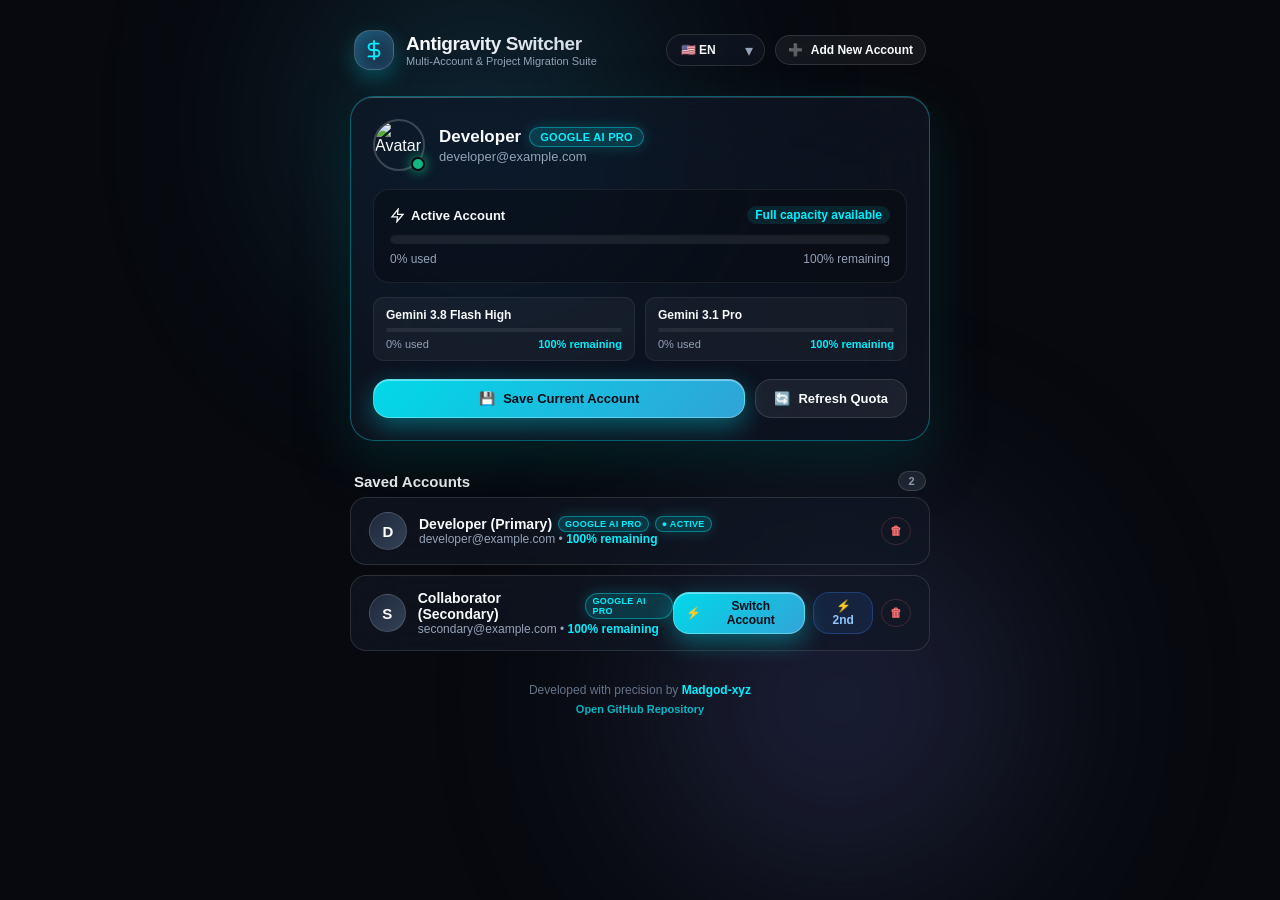
==== commit 3a1a79ed: "feat: dual-instance concurrent runner, scheduled task isolation, granular project sync hub, DOM pill" ====
--- a/app/runtime_window.html
+++ b/app/runtime_window.html
@@ -1,4 +1,4 @@
-﻿<!DOCTYPE html>
+<!DOCTYPE html>
 <html lang="en" dir="ltr">
 <head>
   <meta charset="UTF-8">
@@ -226,196 +226,73 @@
 
   <script>
 window.INITIAL_PAYLOAD = { activeAccount: {
-  "email": "madgod.cum@gmail.com",
-  "name": "Madgod",
-  "avatar": "https://lh3.googleusercontent.com/a/ACg8ocKL_c03MxCossmd802Ci3aMxOH1oka7dLjgyC_xM0FnDA48xlA=s96-c",
+  "email": "developer@example.com",
+  "name": "Developer",
+  "avatar": "https://lh3.googleusercontent.com/a/default-user=s96-c",
   "tier": "Google AI Pro",
   "tier_code": "pro",
   "session": {
     "name": "Gemini 3.8 Flash High",
-    "used_pct": 47.0,
-    "remaining_pct": 53.0,
-    "resets_in": "28 min",
-    "reset_time": "07:27 PM",
-    "reset_secs": 1722,
-    "reset_iso": "2026-09-10T15:57:38Z"
+    "used_pct": 0.0,
+    "remaining_pct": 100,
+    "resets_in": "4 hr 59 min",
+    "reset_time": "12:00 PM",
+    "reset_secs": 17989,
+    "reset_iso": "2026-09-19T12:00:00Z"
   },
   "pools": [
     {
       "name": "Gemini 3.8 Flash High",
-      "used_pct": 47.0,
-      "remaining_pct": 53.0,
-      "resets_in": "28 min",
-      "reset_time": "07:27 PM",
-      "reset_secs": 1722,
-      "reset_iso": "2026-09-10T15:57:38Z"
+      "used_pct": 0.0,
+      "remaining_pct": 100,
+      "resets_in": "4 hr 59 min",
+      "reset_time": "12:00 PM",
+      "reset_secs": 17989,
+      "reset_iso": "2026-09-19T12:00:00Z"
     },
     {
       "name": "Gemini 3.1 Pro",
-      "used_pct": 47.0,
-      "remaining_pct": 53.0,
-      "resets_in": "28 min",
-      "reset_time": "07:27 PM",
-      "reset_secs": 1722,
-      "reset_iso": "2026-09-10T15:57:38Z"
-    },
-    {
-      "name": "Claude Sonnet 4.6",
       "used_pct": 0.0,
       "remaining_pct": 100,
       "resets_in": "4 hr 59 min",
-      "reset_time": "11:58 PM",
+      "reset_time": "12:00 PM",
       "reset_secs": 17989,
-      "reset_iso": "2026-09-10T20:28:45Z"
-    },
-    {
-      "name": "GPT-OSS 120B",
-      "used_pct": 0.0,
-      "remaining_pct": 100,
-      "resets_in": "4 hr 59 min",
-      "reset_time": "11:58 PM",
-      "reset_secs": 17989,
-      "reset_iso": "2026-09-10T20:28:45Z"
+      "reset_iso": "2026-09-19T12:00:00Z"
     }
   ]
 }, savedAccounts: {
-    "madgod.cum@gmail.com":  {
-                                 "label":  "madgod.cum@gmail.com",
-                                 "email":  "madgod.cum@gmail.com",
-                                 "tier":  "Google AI Pro",
-                                 "tier_code":  "pro",
-                                 "remaining_pct":  62.0,
-                                 "token_file":  "C:\\Users\\gerap\\.gemini\\accounts\\madgod.cum@gmail.com.token",
-                                 "saved_at":  "2026-09-10 18:39:56"
-                             }
+    "developer@example.com": {
+      "label": "Developer (Primary)",
+      "email": "developer@example.com",
+      "tier": "Google AI Pro",
+      "tier_code": "pro",
+      "remaining_pct": 100.0,
+      "saved_at": "2026-09-19 12:00:00"
+    },
+    "secondary@example.com": {
+      "label": "Collaborator (Secondary)",
+      "email": "secondary@example.com",
+      "tier": "Google AI Pro",
+      "tier_code": "pro",
+      "remaining_pct": 100.0,
+      "saved_at": "2026-09-19 12:00:00"
+    }
 } };
 window.INITIAL_CONVERSATIONS = [
   {
-    "id": "ceadd078-8357-4148-8f8a-6a74b45be8f4",
-    "title": "╪ذ╪│█î╪د╪▒ ╪«╪ذ ┘╛╪▒┘ê┌ء┘ç ╪▒┘ê ┌ر╪د┘à┘ ┘à╪╖╪د┘╪╣┘ç ┘ê ╪ذ╪▒╪▒╪│█î ┌ر┘ ┘╪د█î┘ ┘ç┘╪»╪ت┘ ┘ç┘à ╪»╪د╪▒█î┘à ┌ر┘ç ┌ر╪د┘à┘ ┘à╪ز┘ê╪ش┘ç ...",
-    "last_modified": "2026-09-10 18:58",
-    "timestamp": 1789054111.8825133,
-    "size_kb": 40680.0,
+    "id": "11111111-2222-3333-4444-555555555555",
+    "title": "Initial Architecture Setup",
+    "last_modified": "2026-09-19 12:00",
+    "timestamp": 1789229486.0,
+    "size_kb": 120.0,
     "has_brain": true
   },
   {
-    "id": "757ccce5-e2a0-409f-bcb7-0271ec5a39ec",
-    "title": "https://github.com/m4tinbeigi-official/antigravity-account-switcher",
-    "last_modified": "2026-09-10 18:57",
-    "timestamp": 1789054063.9752634,
-    "size_kb": 4428.0,
-    "has_brain": true
-  },
-  {
-    "id": "a27616fb-42b0-4608-92bf-ffbb99a74c79",
-    "title": "╪د┌»┘ç ╪د╪▓ ╪╖╪▒█î┘é ┌»┘ê╪┤█î ┘à┘ê╪ذ╪ز╪د█î┘┘à ┌ر┘ç ╪ذ╪╡┘ê╪▒╪ز ╪▒█î┘à┘ê╪ز ┌ر┘╪ز╪▒┘╪ز ┌ر┘┘à ┘ê ╪»╪│╪ز┘ê╪▒ ╪ذ╪»┘à ╪د█î┘ ╪│█î╪│╪ز┘à ╪▒...",
-    "last_modified": "2026-09-10 18:29",
-    "timestamp": 1789052363.905552,
-    "size_kb": 284.0,
-    "has_brain": true
-  },
-  {
-    "id": "0aaa7388-ad4a-44c6-b53d-36f9bb42d7a5",
-    "title": "╪«╪ذ ╪ذ╪ذ█î┘ ╪ز┘ê ┘ç┘à █î┌ر ╪د█î╪ش┘╪ز ┘ç┘ê╪┤ ┘à╪╡┘┘ê╪╣█î ┘ç╪│╪ز█î ┘ê ┌ر╪د╪▒╪ز ┘é╪▒╪د╪▒┘ç ╪د█î┘ ╪ذ╪د╪┤┘ç ╪ذ╪╣┘┘ê╪د┘ █î┘ç ┘à╪│╪خ┘ê...",
-    "last_modified": "2026-09-10 15:06",
-    "timestamp": 1789040182.9145477,
-    "size_kb": 8092.0,
-    "has_brain": true
-  },
-  {
-    "id": "d97e15af-75ee-49ba-a88e-609c5fe45ad7",
-    "title": "╪«╪ذ ╪ذ╪ذ█î┘ ╪ز┘ê █î┌ر ╪د█î╪ش┘╪ز ┘ç┘ê╪┤ ┘à╪╡┘┘ê╪╣█î ┘ç╪│╪ز█î ┌ر┘ç ┘é╪▒╪د╪▒┘ç ┘ç╪▒ ╪▒┘ê╪▓ ┘à╪ص╪╡┘ê┘╪د╪ز ┘ê ┘à╪ص╪ز┘ê█î╪د╪ز ╪│╪خ┘ê╪î ...",
-    "last_modified": "2026-09-10 15:01",
-    "timestamp": 1789039867.3907633,
-    "size_kb": 6152.0,
-    "has_brain": true
-  },
-  {
-    "id": "b6fbe583-446f-4cb6-809d-604d411436e0",
-    "title": "Search and investigate Google Gemini API documentation, free tier limits (R...",
-    "last_modified": "2026-09-10 13:47",
-    "timestamp": 1789035451.147045,
-    "size_kb": 172.0,
-    "has_brain": true
-  },
-  {
-    "id": "8a21b63e-63a1-441a-8ce1-bee50e886ac8",
-    "title": "╪ذ╪ذ█î┘ ┘à╪د █î┘ç ╪│╪د█î╪ز ┘ê╪▒╪»┘╛╪▒╪│█î ╪»╪د╪▒█î┘à",
-    "last_modified": "2026-09-09 17:48",
-    "timestamp": 1788963539.3009906,
-    "size_kb": 21900.0,
-    "has_brain": true
-  },
-  {
-    "id": "7edb9750-4840-4fff-bfcd-542a4f656f2a",
-    "title": "╪د┘╪▓┘ê┘┘ç ╪د█î ┌ر┘ç ╪ذ╪▒╪د█î ┌»┘ê┌»┘ ┌»╪▒┘ê█î╪ز█î ╪│╪د╪«╪ز█î┘à ╪▒┘ê ┘à█î╪»┘ê┘█î ╪ز╪د ┌ر╪ش╪د ┘╛█î╪┤ ╪▒┘╪ز█î┘à╪ا",
-    "last_modified": "2026-09-09 15:54",
-    "timestamp": 1788956694.2686129,
-    "size_kb": 1168.0,
-    "has_brain": true
-  },
-  {
-    "id": "033ff8eb-2d06-40a0-afa6-b98290ba9e6c",
-    "title": "█î┘ç ┘┘ê┘╪»╪▒ ╪ش╪»█î╪» ╪ذ╪│╪د╪▓ ╪د╪│┘à╪┤┘à ╪ذ╪▓╪د╪▒ samansa SEO Agent",
-    "last_modified": "2026-09-09 15:49",
-    "timestamp": 1788956394.2758017,
-    "size_kb": 1048.0,
-    "has_brain": true
-  },
-  {
-    "id": "318b5ba9-8040-41d9-b407-d7eb5f0b97a3",
-    "title": "┘╛╪▒┘ê┌ء┘ç Antigravity Quota Monitor",
-    "last_modified": "2026-09-09 15:46",
-    "timestamp": 1788956186.2775621,
-    "size_kb": 26592.0,
-    "has_brain": true
-  },
-  {
-    "id": "2a7b4d65-0ec9-4efa-a998-208ef4211e61",
-    "title": "SAMANSA ظ¤ GEMINI 3.8 FLASH HANDOFF",
-    "last_modified": "2026-09-09 00:57",
-    "timestamp": 1788902854.5805142,
-    "size_kb": 22732.0,
-    "has_brain": true
-  },
-  {
-    "id": "300ca6a2-2ae9-4578-b69a-b1561e8e10d6",
-    "title": "╪ذ╪ذ█î┘ ╪د█î┘ ╪▒╪ذ╪د╪ز ╪ز┘┌»╪▒╪د┘à█î ┘à╪د╪│╪ز ┌ر┘ç ╪ز┘ê╪┤ ┘é█î┘à╪ز ┘ç╪د█î ┌ر╪د┘╪د┘ ╪ز┘┌»╪▒╪د┘à┘à┘ê┘ ╪د┘╛╪»█î╪ز ┘à█î╪┤┘ç ╪ص╪د┘╪د ...",
-    "last_modified": "2026-09-08 18:38",
-    "timestamp": 1788880113.291441,
-    "size_kb": 9356.0,
-    "has_brain": true
-  },
-  {
-    "id": "02dec554-eccc-459d-97ac-7d2fab30d3ca",
-    "title": "┘à█î╪ز┘ê┘█î ┌ر╪▒┘ê┘à ┘à┘ ╪▒┘ê ╪ذ╪د╪▓ ┌ر┘█î ┘ê ╪ز┘ê ╪│╪د█î╪ز╪د█î█î ┌ر┘ç ┘à█î┌»┘à ╪ذ╪▒█î ┘ê ┘à╪╖╪ز╪د┘╪ذ┘ê ╪ذ╪«┘ê┘█î",
-    "last_modified": "2026-09-08 14:33",
-    "timestamp": 1788865391.2903016,
-    "size_kb": 712.0,
-    "has_brain": true
-  },
-  {
-    "id": "4c2ad50e-9233-4035-8523-5baa91d2a697",
-    "title": "SanitizedConversationTitle",
-    "last_modified": "2026-09-07 12:48",
-    "timestamp": 1788772689.7188826,
-    "size_kb": 704.0,
-    "has_brain": true
-  },
-  {
-    "id": "7c0a145e-1d11-4ce6-ad11-842161ccd13c",
-    "title": "Conversation 7c0a145e",
-    "last_modified": "2026-09-06 15:14",
-    "timestamp": 1788695090.3210523,
-    "size_kb": 48.0,
-    "has_brain": true
-  },
-  {
-    "id": "c3fe1eee-949a-4382-a27b-9a4e248ca89a",
-    "title": "hi",
-    "last_modified": "2026-09-05 15:07",
-    "timestamp": 1788608275.6241326,
-    "size_kb": 372.0,
+    "id": "66666666-7777-8888-9999-000000000000",
+    "title": "Agent Task Scheduling and Optimization",
+    "last_modified": "2026-09-19 11:30",
+    "timestamp": 1789229112.0,
+    "size_kb": 85.0,
     "has_brain": true
   }
 ];
--- a/app/styles.css
+++ b/app/styles.css
@@ -889,3 +889,133 @@
 ::-webkit-scrollbar-thumb:hover {
   background: rgba(255, 255, 255, 0.25);
 }
+
+/* Modal Navigation Tabs */
+.modal-tab-bar {
+  display: flex;
+  gap: 8px;
+  border-bottom: 1px solid rgba(255, 255, 255, 0.08);
+  padding-bottom: 12px;
+  margin-bottom: 14px;
+}
+
+.modal-tab-btn {
+  background: rgba(255, 255, 255, 0.04);
+  border: 1px solid rgba(255, 255, 255, 0.08);
+  color: var(--text-muted);
+  padding: 8px 14px;
+  border-radius: var(--radius-pill);
+  font-size: 12px;
+  font-weight: 600;
+  cursor: pointer;
+  transition: all 0.2s var(--spring);
+  display: inline-flex;
+  align-items: center;
+  gap: 6px;
+}
+
+.modal-tab-btn:hover {
+  background: rgba(255, 255, 255, 0.08);
+  color: var(--text-main);
+}
+
+.modal-tab-btn.active {
+  background: rgba(59, 130, 246, 0.2);
+  border-color: rgba(59, 130, 246, 0.45);
+  color: #93c5fd;
+  box-shadow: 0 0 16px rgba(59, 130, 246, 0.25);
+}
+
+/* Project Cards */
+.project-card-list, .task-card-list {
+  display: flex;
+  flex-direction: column;
+  gap: 10px;
+  max-height: 380px;
+  overflow-y: auto;
+  padding-right: 4px;
+}
+
+.project-item-card, .task-item-card {
+  background: rgba(255, 255, 255, 0.03);
+  border: 1px solid rgba(255, 255, 255, 0.08);
+  border-radius: var(--radius-md);
+  padding: 12px 14px;
+  display: flex;
+  align-items: center;
+  justify-content: space-between;
+  gap: 12px;
+  transition: all 0.2s ease;
+}
+
+.project-item-card:hover, .task-item-card:hover {
+  background: rgba(255, 255, 255, 0.05);
+  border-color: rgba(255, 255, 255, 0.15);
+}
+
+.project-info-main, .task-info-main {
+  flex: 1;
+  min-width: 0;
+}
+
+.project-title-row, .task-title-row {
+  display: flex;
+  align-items: center;
+  gap: 8px;
+  flex-wrap: wrap;
+}
+
+.project-title-text, .task-title-text {
+  font-size: 13.5px;
+  font-weight: 700;
+  color: var(--text-main);
+  white-space: nowrap;
+  overflow: hidden;
+  text-overflow: ellipsis;
+}
+
+.project-path-text, .task-desc-text {
+  font-size: 11px;
+  color: var(--text-dim);
+  margin-top: 3px;
+  font-family: monospace;
+  white-space: nowrap;
+  overflow: hidden;
+  text-overflow: ellipsis;
+}
+
+.badge-tag {
+  display: inline-flex;
+  align-items: center;
+  gap: 3px;
+  font-size: 10px;
+  font-weight: 700;
+  padding: 2px 7px;
+  border-radius: 9999px;
+  text-transform: uppercase;
+  letter-spacing: 0.3px;
+}
+
+.badge-shared {
+  background: rgba(16, 185, 129, 0.15);
+  color: #34d399;
+  border: 1px solid rgba(16, 185, 129, 0.35);
+}
+
+.badge-account1 {
+  background: rgba(59, 130, 246, 0.15);
+  color: #93c5fd;
+  border: 1px solid rgba(59, 130, 246, 0.35);
+}
+
+.badge-isolated {
+  background: rgba(245, 158, 11, 0.15);
+  color: #fbbf24;
+  border: 1px solid rgba(245, 158, 11, 0.35);
+}
+
+.badge-disabled {
+  background: rgba(239, 68, 68, 0.15);
+  color: #f87171;
+  border: 1px solid rgba(239, 68, 68, 0.35);
+}
